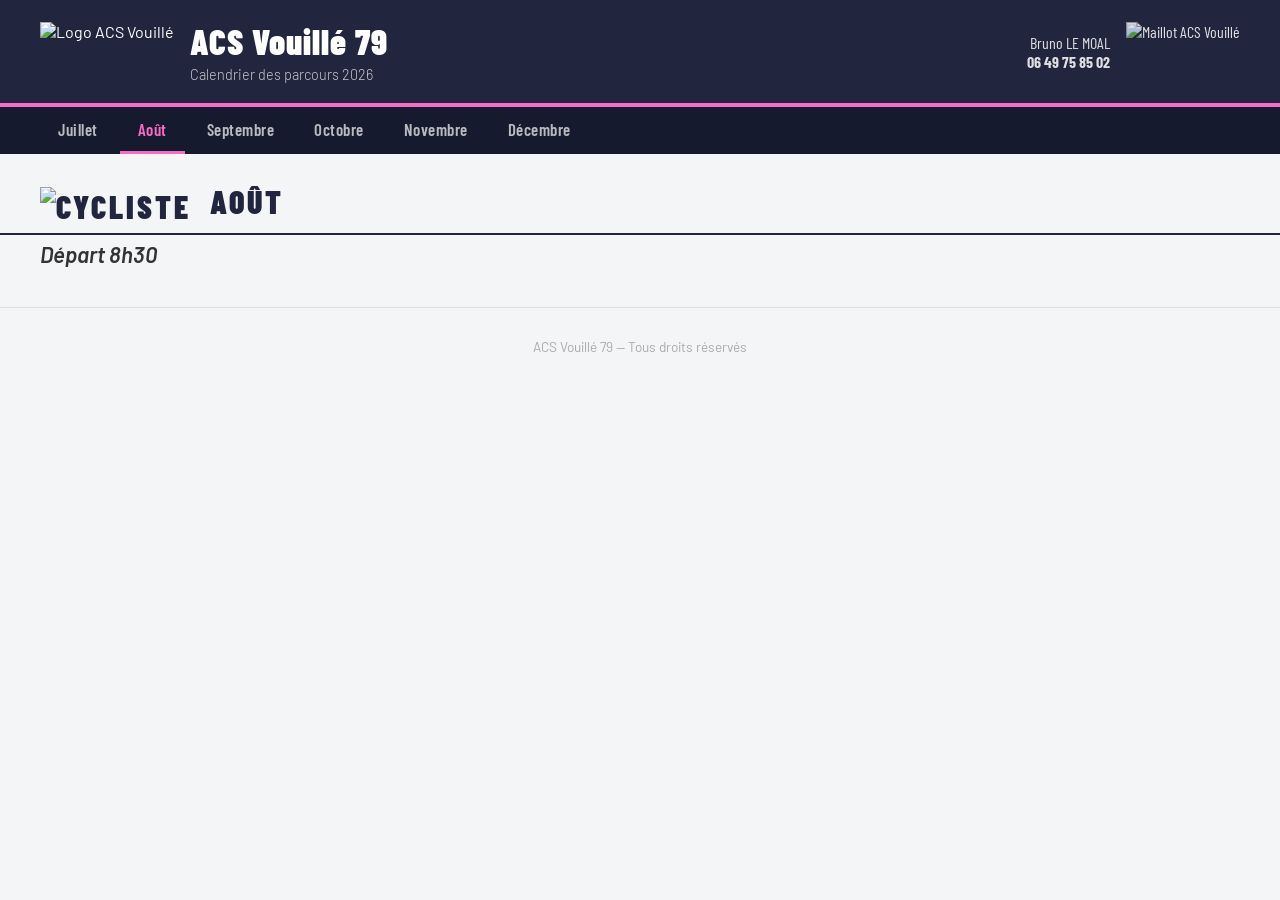
==== aout.html @ b37d2550 "Add files via upload" ====
<!DOCTYPE html>
<html lang="fr">
<head>
<meta charset="UTF-8">
<meta name="viewport" content="width=device-width, initial-scale=1.0">
<title>ACS Vouillé 79 — Août</title>
<link rel="stylesheet" href="style.css">
</head>
<body>
<header>
  <div style="display:flex; align-items:center; gap:16px;">
    <img src="logo.png" alt="Logo ACS Vouillé" style="height:60px;">
    <div>
      <h1>ACS Vouillé 79</h1>
      <div class="subtitle">Calendrier des parcours 2026</div>
    </div>
  </div>
  <div class="contact">
    <div>Bruno LE MOAL<br><strong>06 49 75 85 02</strong></div>
    <img src="Maillot_ACSV79.png" alt="Maillot ACS Vouillé" style="height:60px;">
  </div>
</header>
<nav>
  <a href="juillet.html">Juillet</a>
  <a href="aout.html">Août</a>
  <a href="septembre.html">Septembre</a>
  <a href="octobre.html">Octobre</a>
  <a href="novembre.html">Novembre</a>
  <a href="decembre.html">Décembre</a>
</nav>
<div class="mois-titre">
  <img src="Cycliste_Vouille_png.png" alt="cycliste">
  <span>Août</span>
</div>
<div class="depart">Départ 8h30</div>
<div id="content"></div>
<div id="lightbox" onclick="closeLightbox()">
  <button id="lightbox-close" onclick="closeLightbox()">✕</button>
  <img id="lightbox-img" src="" alt="" onclick="event.stopPropagation()">
  <div id="lightbox-caption"></div>
</div>
<footer>ACS Vouillé 79 — Tous droits réservés</footer>
<script src="script.js"></script>
<script>loadPage('aout');</script>
</body>
</html>
---- style.css ----
@import url('https://fonts.googleapis.com/css2?family=Barlow+Condensed:wght@400;600;700;900&family=Barlow:wght@300;400;500&display=swap');
:root { --bleu:#21253d; --rouge:#9e278b; --rose:#fa6bc6; --gris:#f4f5f7; }
* { box-sizing:border-box; margin:0; padding:0; }
body { font-family:'Barlow',sans-serif; background:var(--gris); color:#222; }
header { background:var(--bleu); color:white; padding:20px 40px; display:flex; align-items:center; justify-content:space-between; border-bottom:4px solid var(--rose); }
header h1 { font-family:'Barlow Condensed',sans-serif; font-weight:900; font-size:2.2rem; letter-spacing:1px; }
header .subtitle { font-size:0.9rem; opacity:0.75; margin-top:4px; font-weight:300; }
header .contact { font-family:'Barlow Condensed',sans-serif; font-size:1rem; text-align:right; opacity:0.85; display:flex; align-items:center; gap:16px; }
nav { background:#161a2e; padding:0 40px; display:flex; gap:4px; overflow-x:auto; }
nav a { color:rgba(255,255,255,0.7); text-decoration:none; font-family:'Barlow Condensed',sans-serif; font-size:1.05rem; font-weight:600; padding:12px 18px; display:block; letter-spacing:0.5px; white-space:nowrap; transition:color 0.2s,background 0.2s; }
nav a:hover { color:white; background:rgba(255,255,255,0.08); }
nav a.active { color:var(--rose); border-bottom:3px solid var(--rose); }
.mois-titre { font-family:'Barlow Condensed',sans-serif; font-weight:900; font-size:2rem; color:var(--bleu); text-transform:uppercase; letter-spacing:3px; padding:28px 40px 8px; border-bottom:2px solid var(--bleu); }
.mois-titre img { height:40px; vertical-align:middle; margin-right:10px; }
.depart { font-size:1.4rem; color:#333; padding:6px 40px 20px; font-style:italic; font-weight:600; }
.section-date { padding:10px 40px 4px; font-family:'Barlow Condensed',sans-serif; font-size:1.5rem; font-weight:700; color:var(--rouge); text-transform:uppercase; }
.grid { display:grid; grid-template-columns:1fr 1fr; gap:20px; padding:12px 40px 24px; }
.grid.single { grid-template-columns:1fr; max-width:700px; }
.card { background:white; border-radius:10px; overflow:hidden; box-shadow:0 2px 12px rgba(0,0,0,0.08); transition:transform 0.2s,box-shadow 0.2s; }
.card:hover { transform:translateY(-3px); box-shadow:0 6px 24px rgba(0,0,0,0.13); }
.card-header { display:flex; align-items:center; justify-content:space-between; padding:12px 18px; background:var(--bleu); color:white; }
.card-header .parcours-label { font-family:'Barlow Condensed',sans-serif; font-weight:700; font-size:1.1rem; }
.km-badge { background:var(--rose); color:var(--bleu); font-family:'Barlow Condensed',sans-serif; font-weight:900; font-size:1rem; padding:3px 12px; border-radius:20px; white-space:nowrap; }
.card-img-wrap { cursor:zoom-in; overflow:hidden; height:220px; display:flex; align-items:center; justify-content:center; background:#eef0f3; }
.card-img-wrap img { width:100%; height:100%; object-fit:contain; display:block; transition:transform 0.3s; }
.card-img-wrap:hover img { transform:scale(1.03); }
.card-footer { display:flex; gap:10px; padding:10px 12px; background:#f0f0f0; }
.btn-garmin { flex:1; text-align:center; background:var(--bleu); color:white; padding:8px; border-radius:6px; text-decoration:none; font-family:'Barlow Condensed',sans-serif; font-weight:700; font-size:0.95rem; }
.btn-garmin:hover { background:var(--rouge); }
.btn-gpx { flex:1; text-align:center; background:var(--rose); color:var(--bleu); padding:8px; border-radius:6px; text-decoration:none; font-family:'Barlow Condensed',sans-serif; font-weight:700; font-size:0.95rem; }
.btn-gpx:hover { opacity:0.85; }
.hint { font-size:0.75rem; color:#999; text-align:center; padding:6px; background:#fafafa; }
.vide { text-align:center; padding:60px 40px; color:#aaa; font-size:1.1rem; font-style:italic; }
#lightbox { display:none; position:fixed; inset:0; background:rgba(10,20,40,0.92); z-index:1000; align-items:center; justify-content:center; flex-direction:column; cursor:zoom-out; }
#lightbox.active { display:flex; animation:fadeIn 0.2s ease; }
@keyframes fadeIn { from{opacity:0} to{opacity:1} }
#lightbox img { max-width:98vw; max-height:96vh; border-radius:8px; box-shadow:0 20px 60px rgba(0,0,0,0.5); object-fit:contain; cursor:default; }
#lightbox-caption { color:white; font-family:'Barlow Condensed',sans-serif; font-size:1.3rem; margin-top:16px; letter-spacing:1px; }
#lightbox-close { position:fixed; top:18px; right:24px; color:white; font-size:2.5rem; cursor:pointer; background:none; border:none; }
footer { text-align:center; padding:30px; color:#aaa; font-size:0.85rem; margin-top:20px; border-top:1px solid #ddd; }
@media(max-width:700px){ .grid{grid-template-columns:1fr;padding:12px 16px 24px} .mois-titre,.depart,.section-date{padding-left:16px;padding-right:16px} header{flex-direction:column;gap:10px;text-align:center} nav{padding:0 8px} .card-footer{flex-direction:column} }
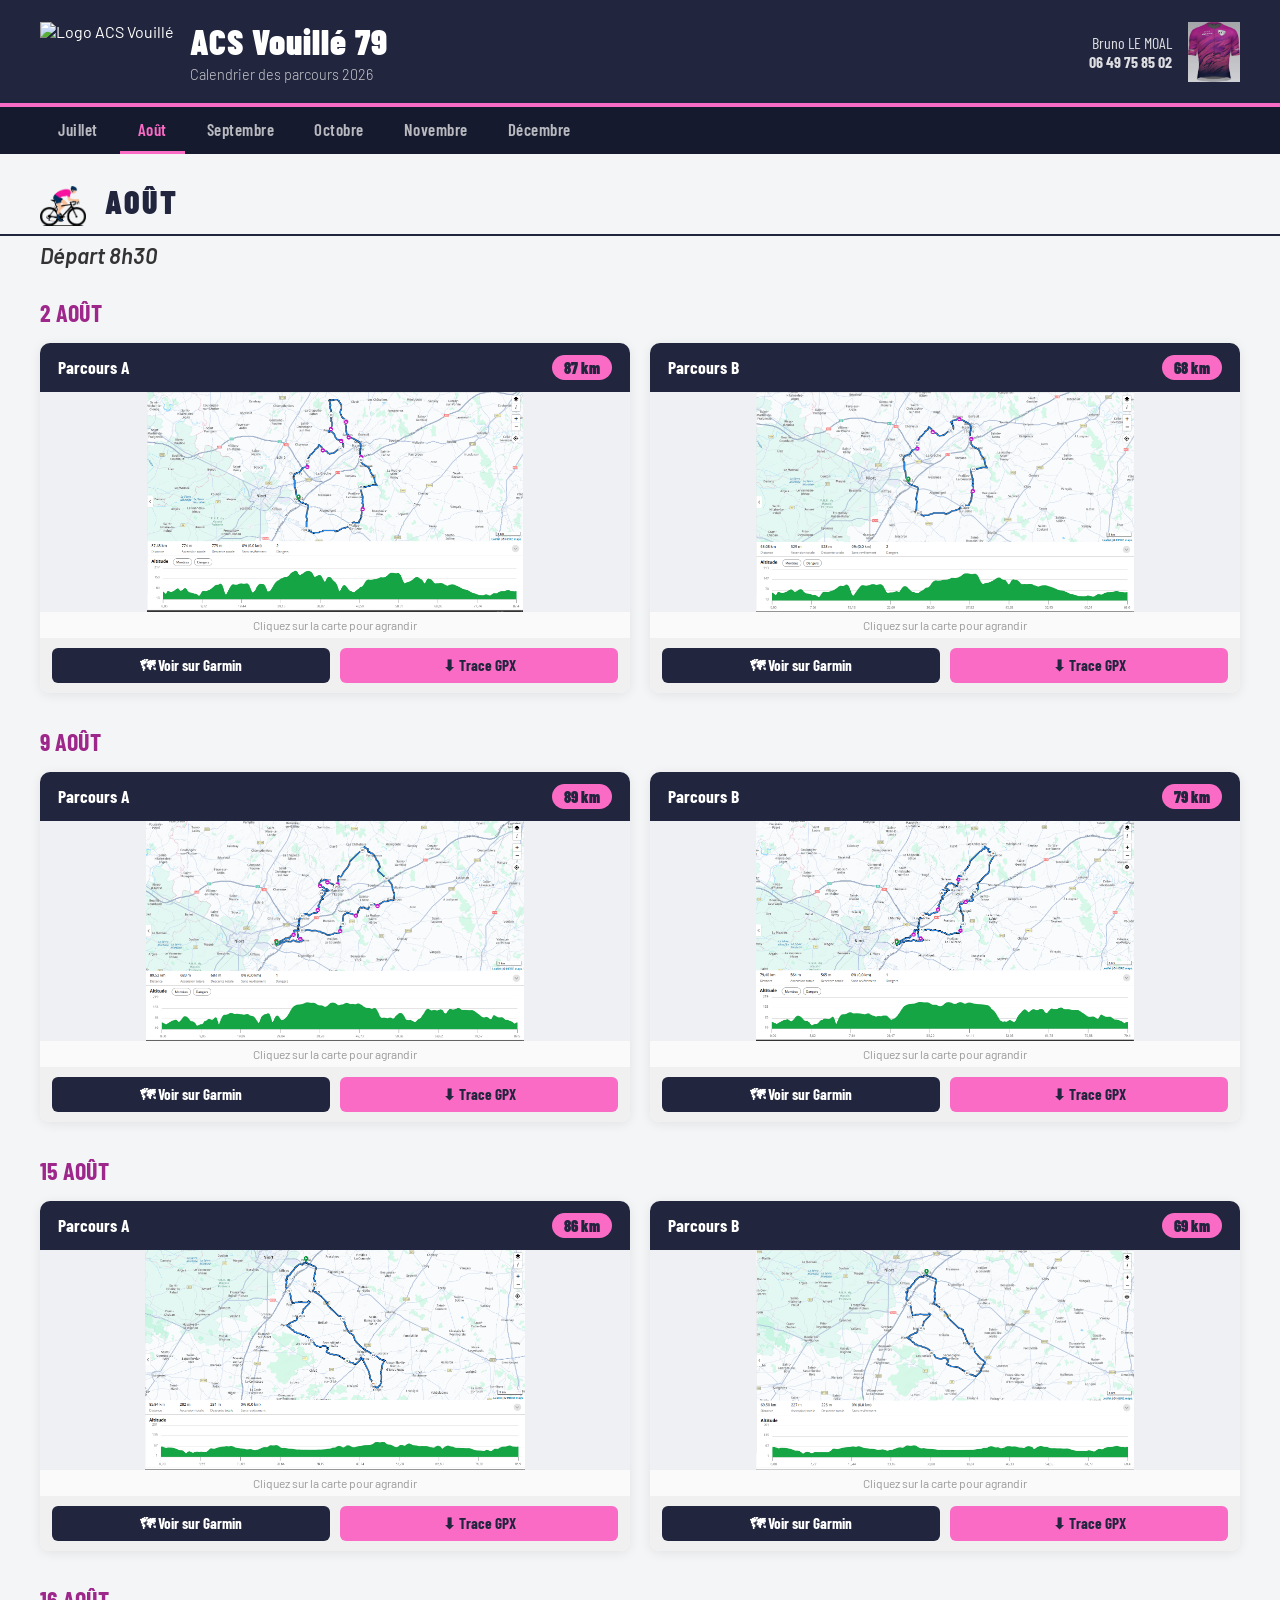
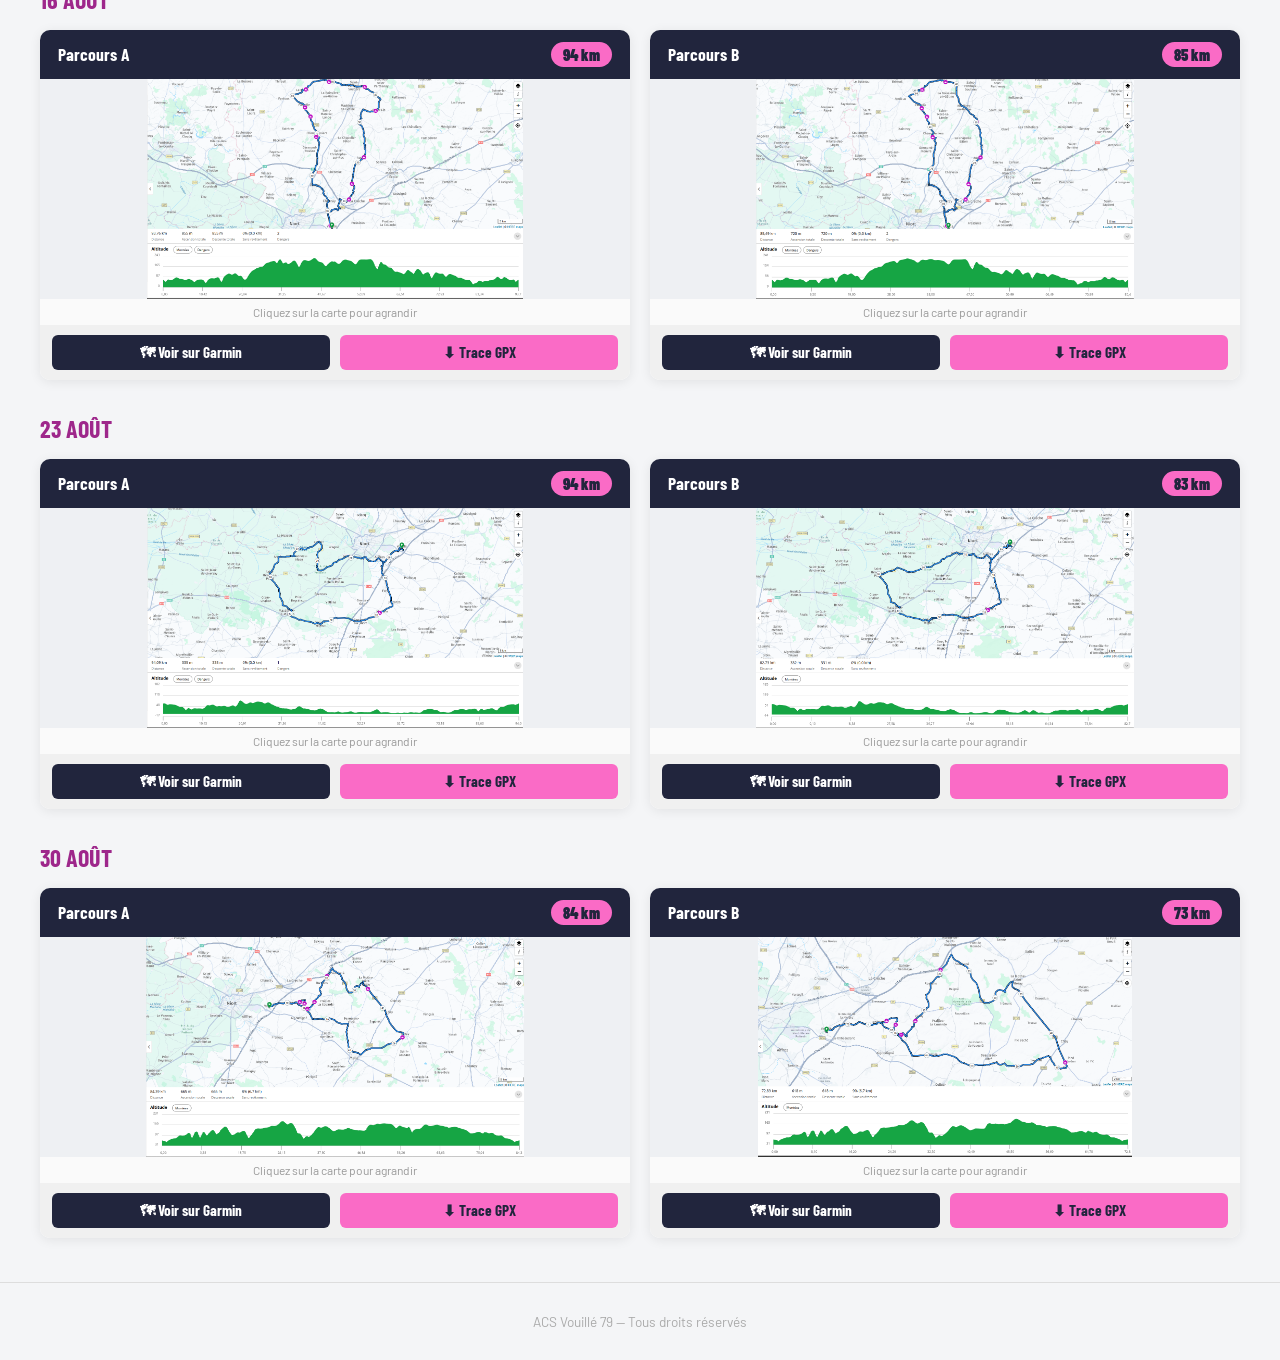
==== commit 34da6886: "Update aout.html" ====
--- a/aout.html
+++ b/aout.html
@@ -29,7 +29,7 @@
   <a href="decembre.html">Décembre</a>
 </nav>
 <div class="mois-titre">
-  <img src="Cycliste_Vouille_png.png" alt="cycliste">
+  <img src="Cycliste_Vouille.png" alt="cycliste">
   <span>Août</span>
 </div>
 <div class="depart">Départ 8h30</div>
@@ -43,4 +43,4 @@
 <script src="script.js"></script>
 <script>loadPage('aout');</script>
 </body>
-</html>+</html>
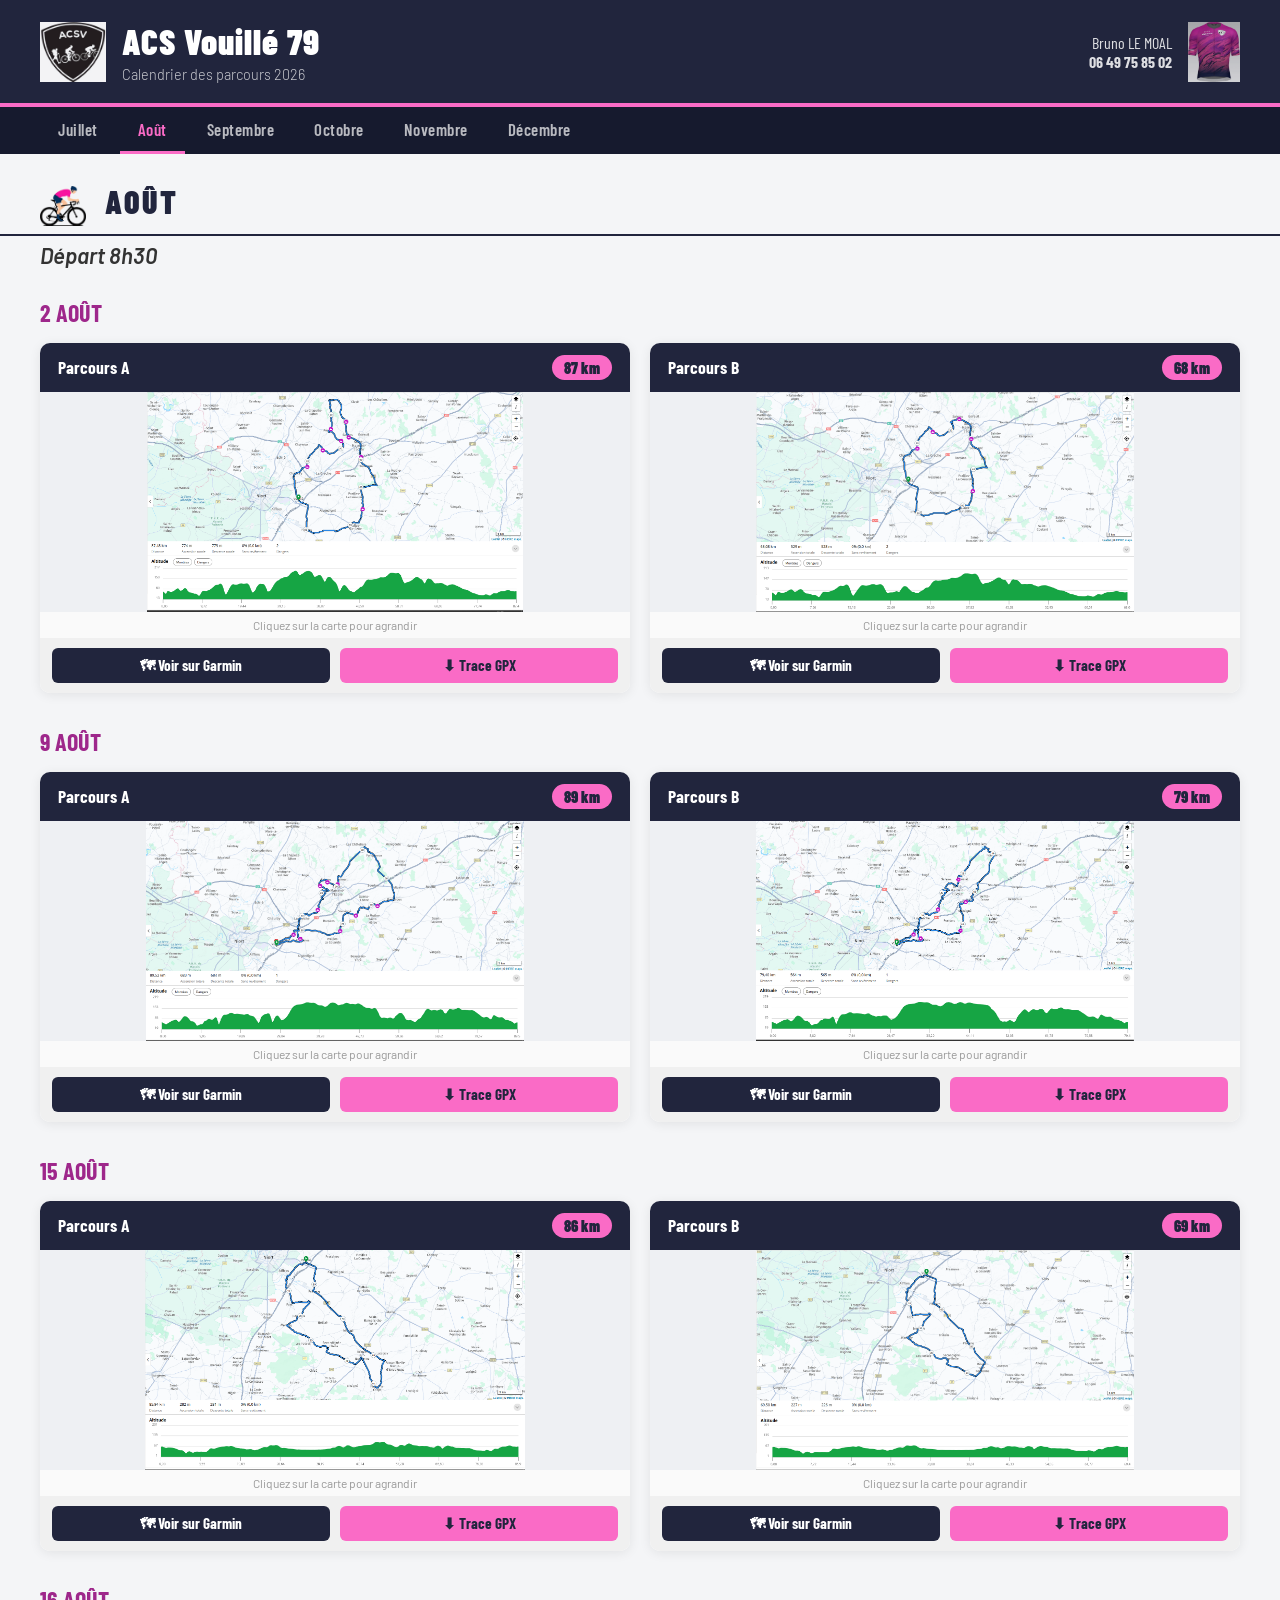
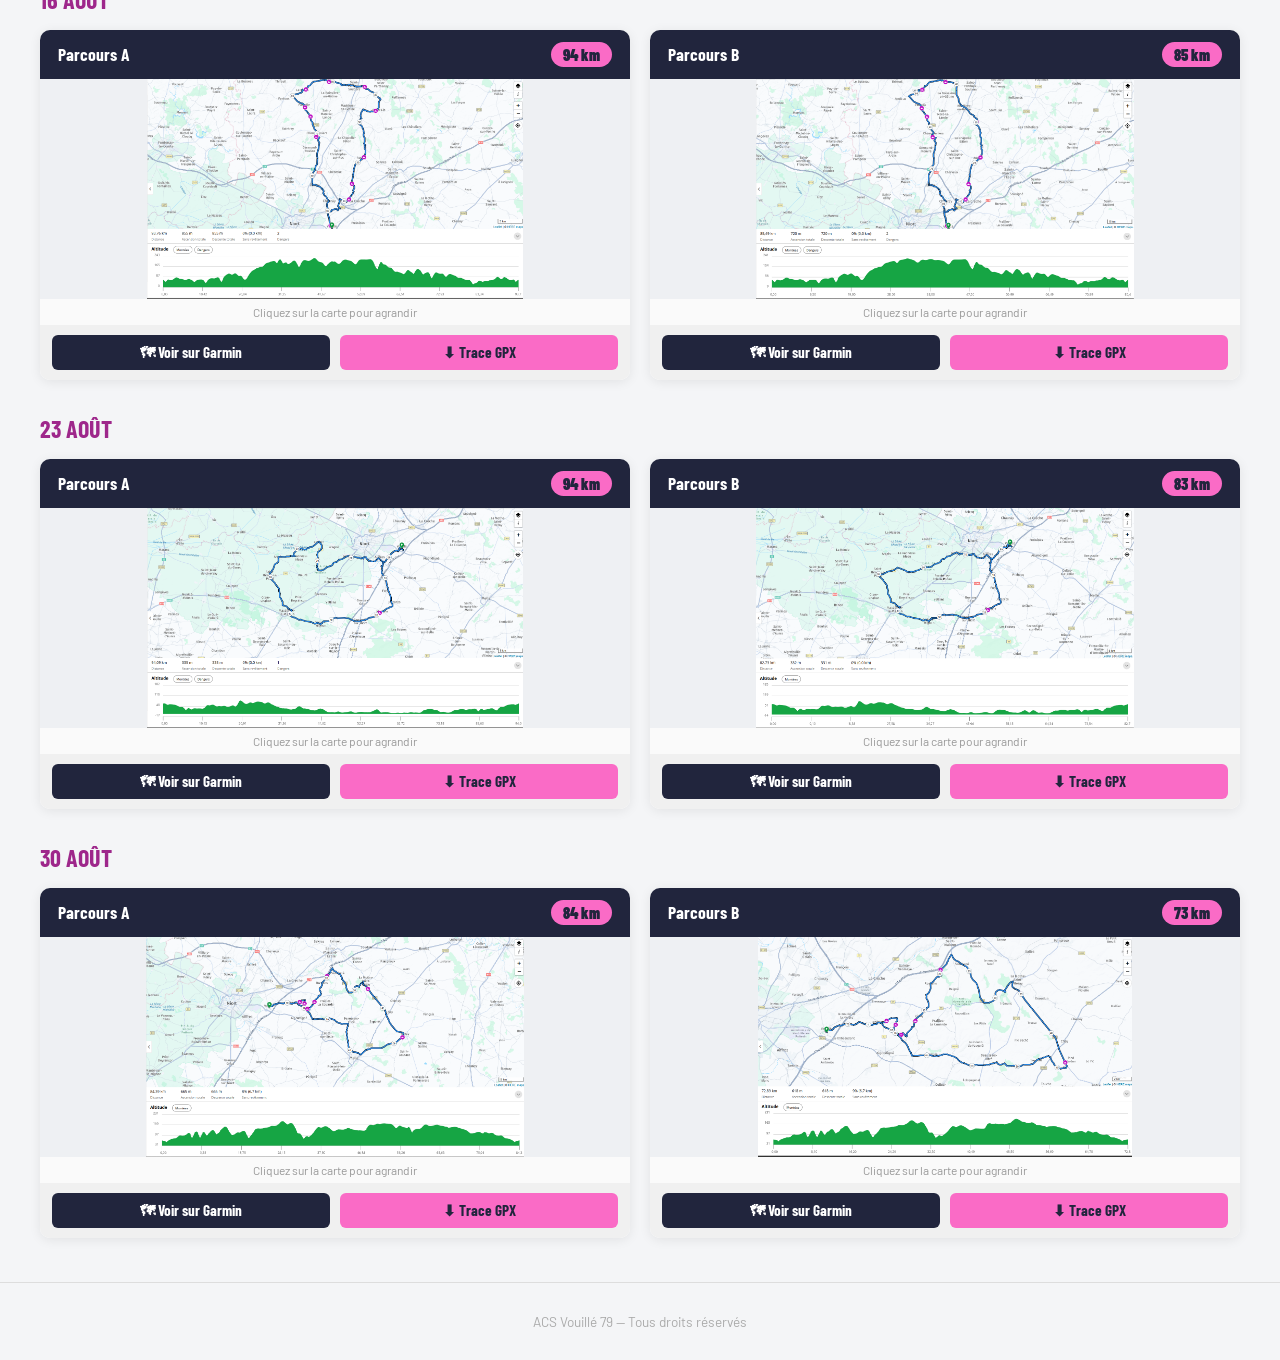
==== commit d8afe138: "Update aout.html" ====
--- a/aout.html
+++ b/aout.html
@@ -9,7 +9,7 @@
 <body>
 <header>
   <div style="display:flex; align-items:center; gap:16px;">
-    <img src="logo.png" alt="Logo ACS Vouillé" style="height:60px;">
+    <img src="logo_ACSV79.png" alt="Logo ACS Vouillé" style="height:60px;">
     <div>
       <h1>ACS Vouillé 79</h1>
       <div class="subtitle">Calendrier des parcours 2026</div>
